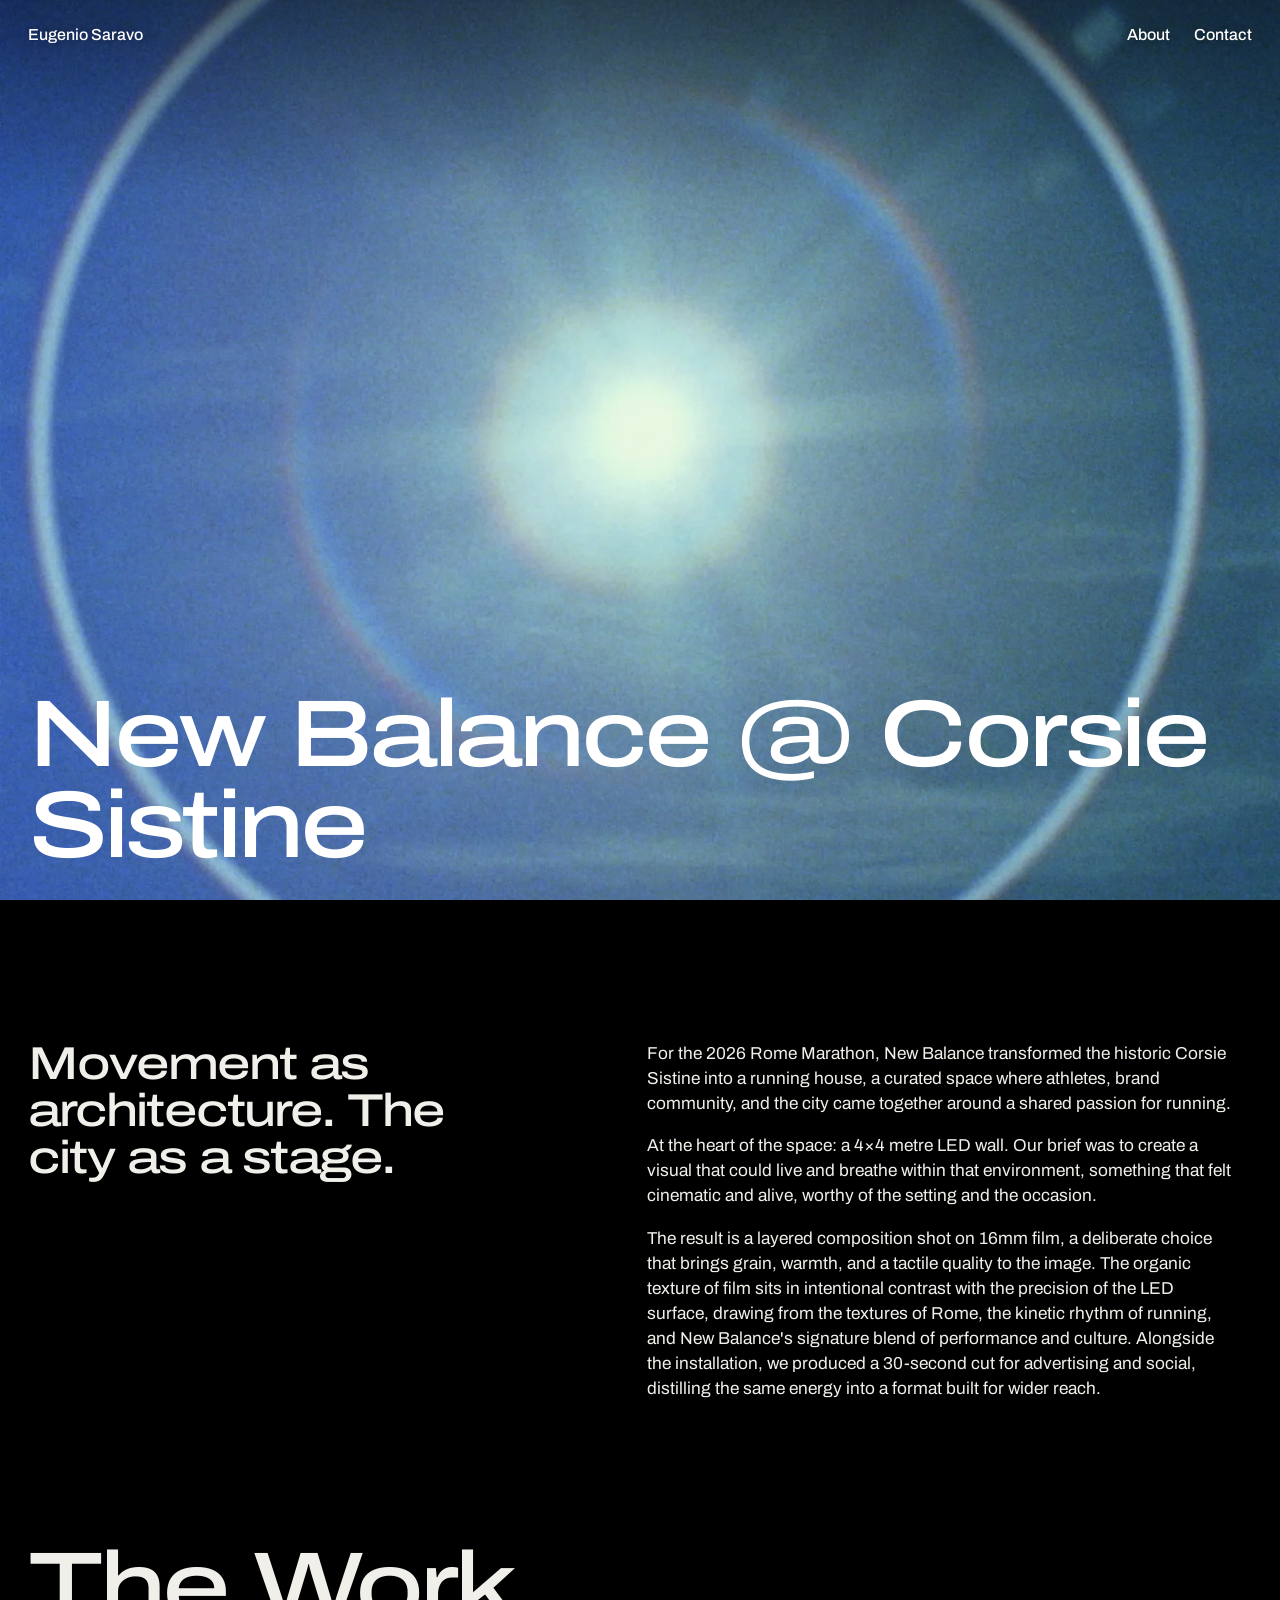
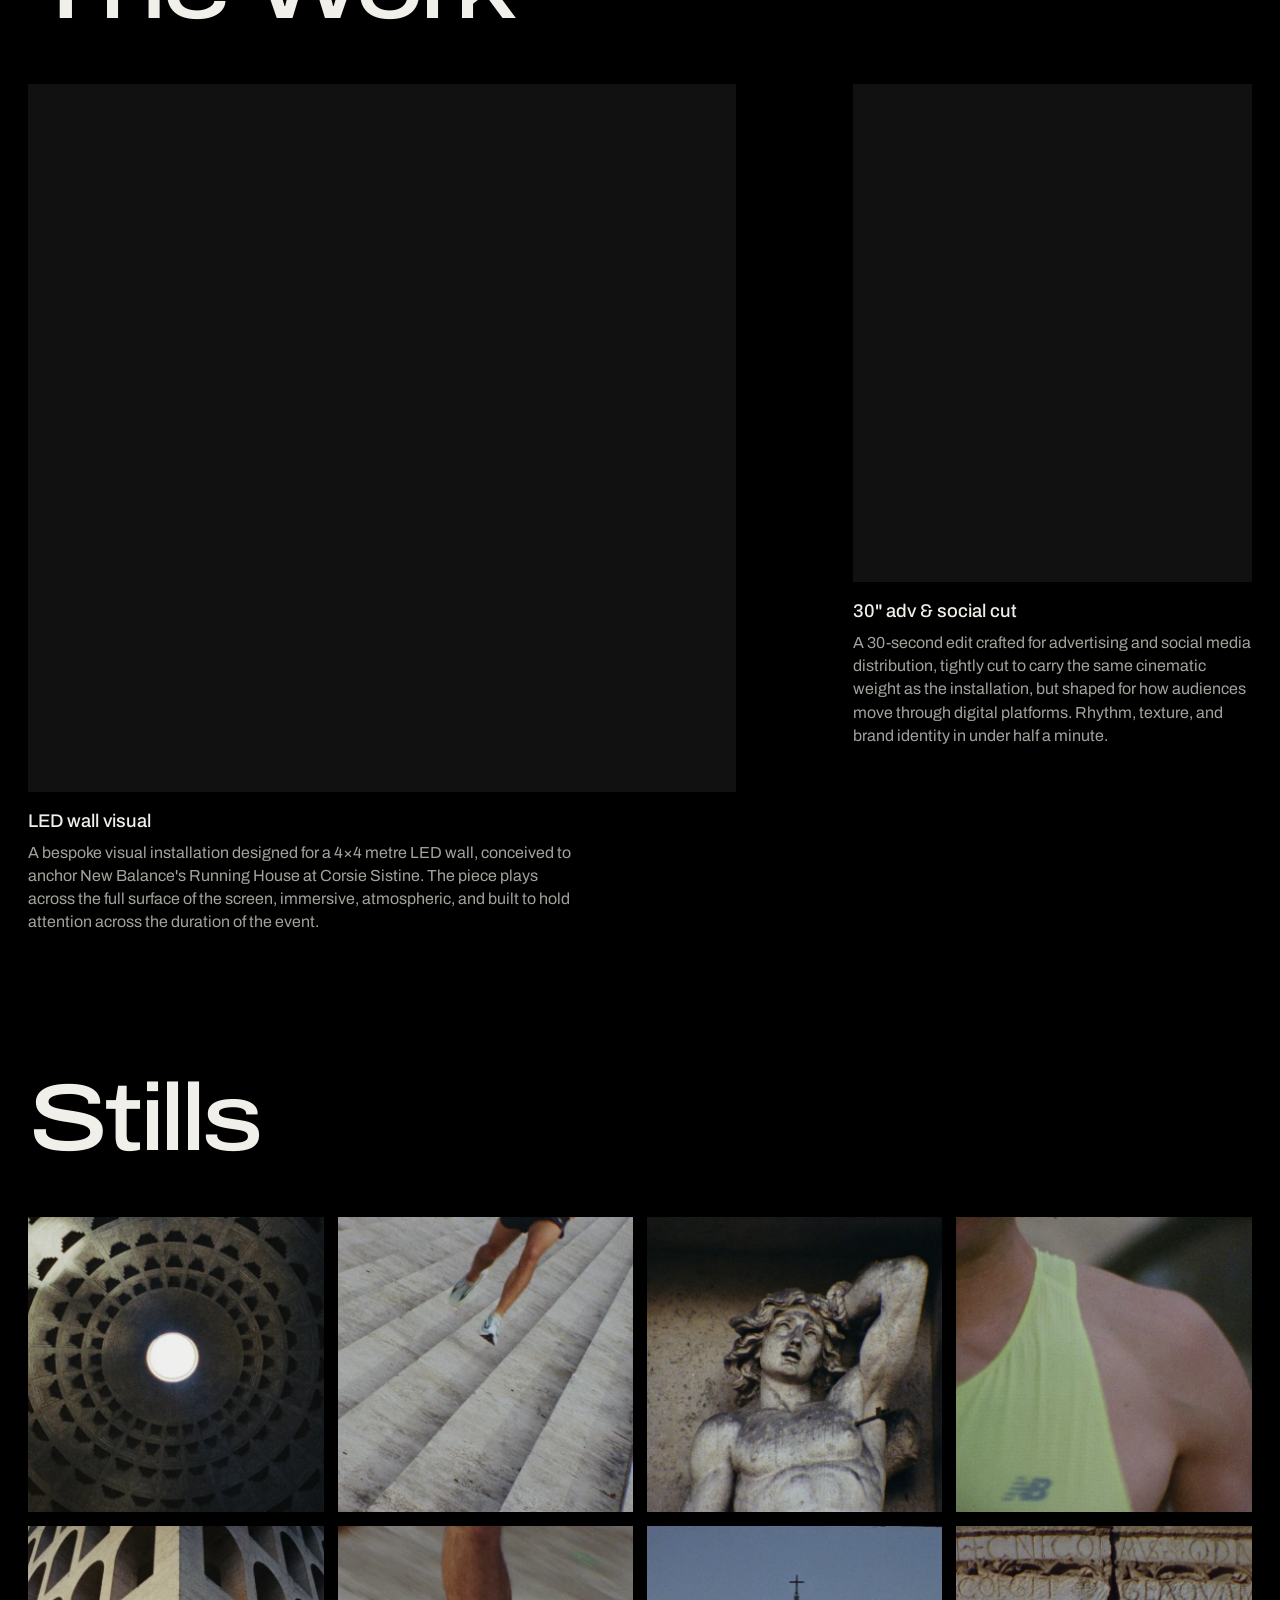
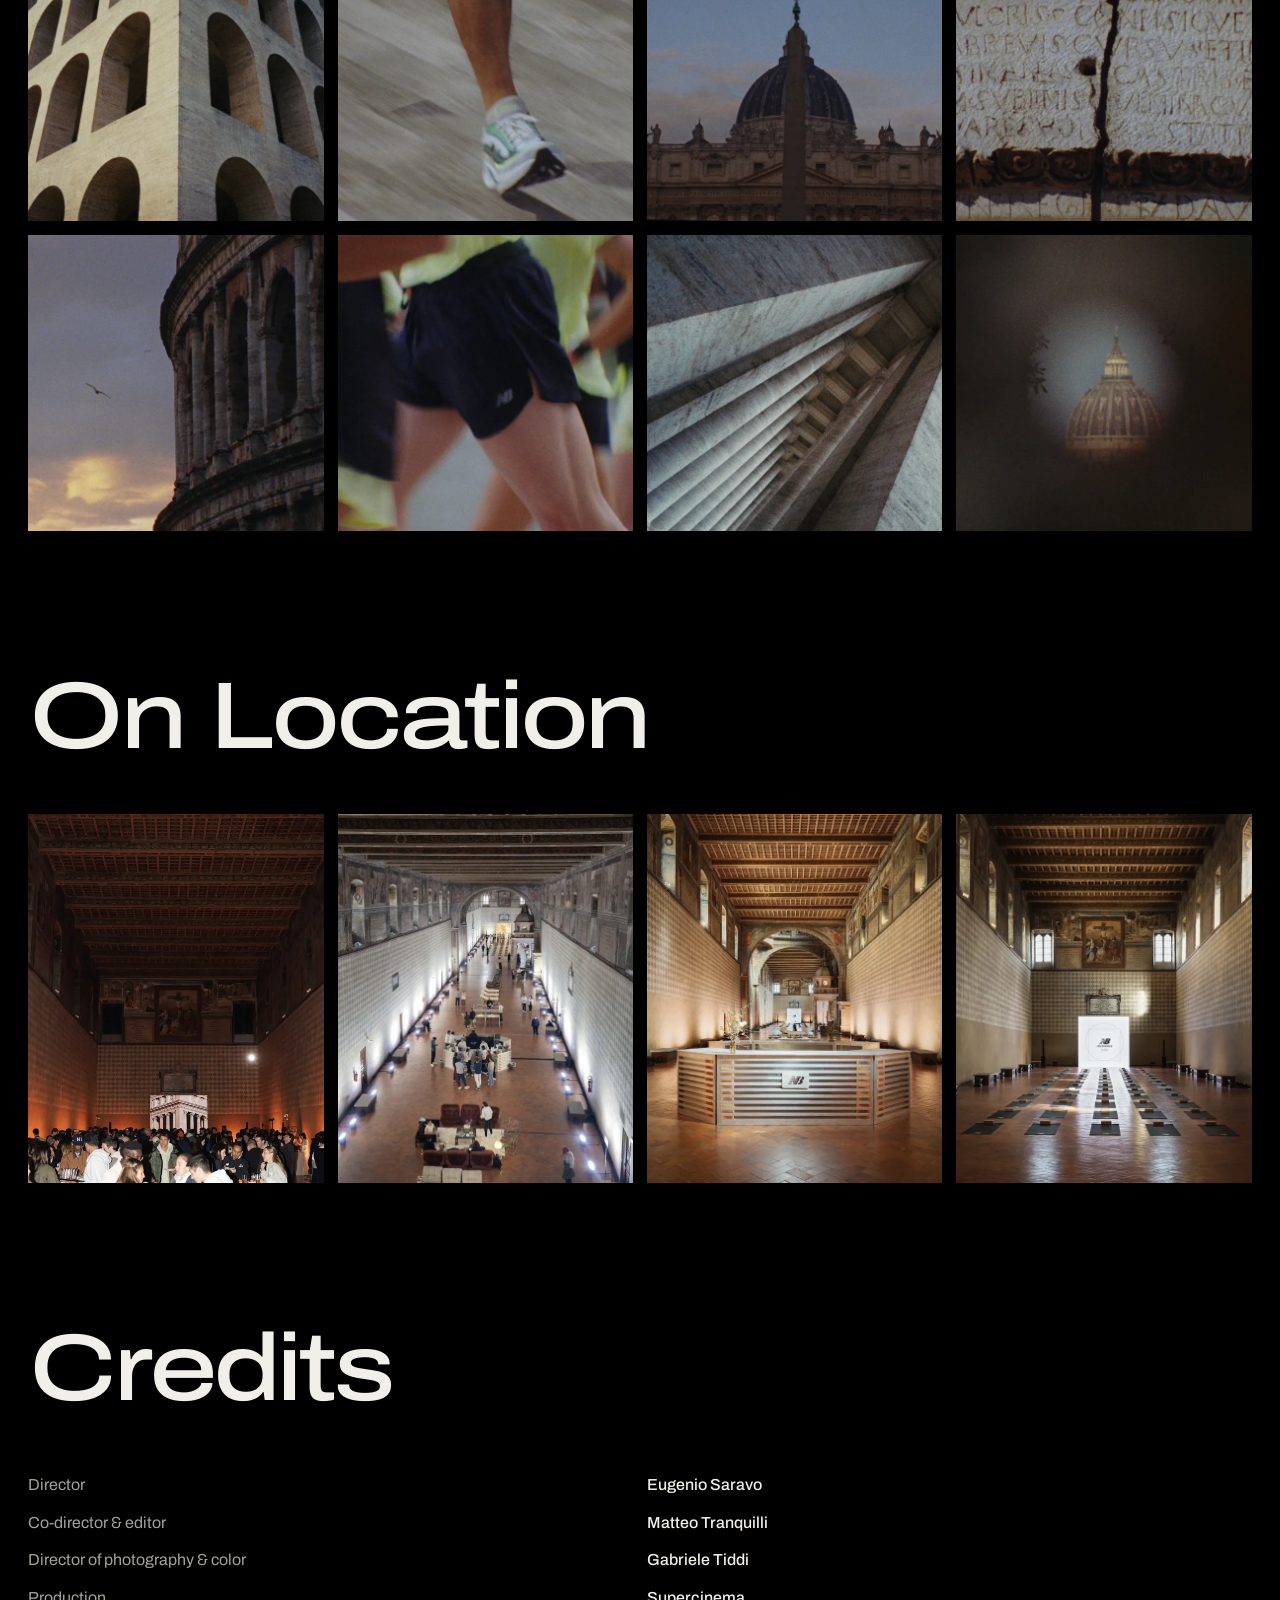
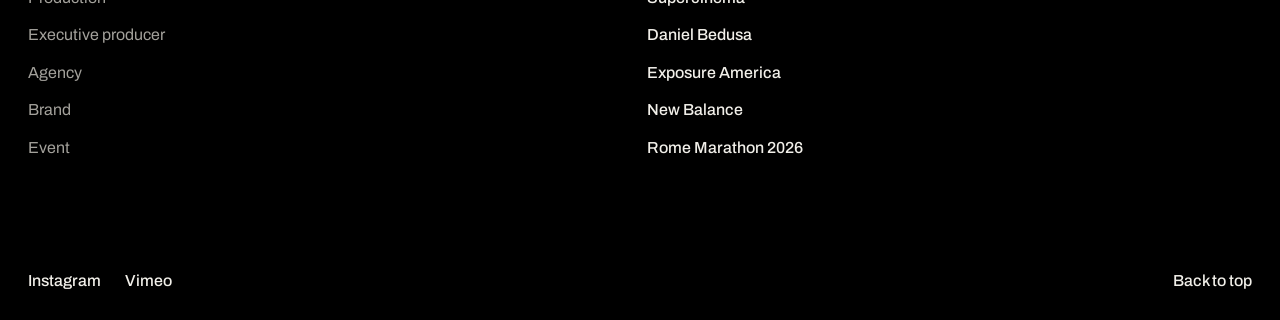
==== newbalancecorsiesistine/index.html @ d3d810f9 "Prima versione del nuovo sito Home con quattro lavori a tutto schermo e gli altri in riquadri quadra" ====
<!doctype html>
<html lang="en">
<head>
<meta charset="utf-8">
<meta name="viewport" content="width=device-width, initial-scale=1">
<title>New Balance @ Corsie Sistine, Eugenio Saravo</title>
<meta name="description" content="A 4×4 metre LED wall visual shot on 16mm film for New Balance’s Running House at Corsie Sistine, Rome Marathon 2026.">
<link rel="canonical" href="https://www.eugeniosaravo.com/newbalancecorsiesistine/">
<meta name="theme-color" content="#000000">
<meta property="og:site_name" content="Eugenio Saravo">
<meta property="og:type" content="website">
<meta property="og:title" content="New Balance @ Corsie Sistine, Eugenio Saravo">
<meta property="og:description" content="A 4×4 metre LED wall visual shot on 16mm film for New Balance’s Running House at Corsie Sistine, Rome Marathon 2026.">
<meta property="og:url" content="https://www.eugeniosaravo.com/newbalancecorsiesistine/">
<meta property="og:image" content="https://www.eugeniosaravo.com/assets/img/og.jpg">
<meta name="twitter:card" content="summary_large_image">
<link rel="icon" href="../assets/favicon.svg" type="image/svg+xml">
<link rel="preload" href="../assets/font/archivo-variable.woff2" as="font" type="font/woff2" crossorigin>
<link rel="stylesheet" href="../assets/site.css">
</head>
<body id="top">
<a class="skip" href="#content">Skip to content</a>
<header class="site-header">
  <a class="brand" href="../">Eugenio Saravo</a>
  <nav aria-label="Main">
    <a href="../#about">About</a>
    <a href="../#contact">Contact</a>
  </nav>
</header>
<div class="frame">
  <img src="../assets/img/nb-hero-1874.webp" srcset="../assets/img/nb-hero-1000.webp 1000w, ../assets/img/nb-hero-1874.webp 1874w" sizes="max(100vw, 100svh)" width="1874" height="1874" alt="Sun ring against a deep blue sky, shot on 16mm film" fetchpriority="high">
  <div class="caption"><h1 class="project-title display">New Balance @ Corsie Sistine</h1></div>
</div>
<main id="content">
  <section>
    <div class="project-intro">
      <h2 class="display">Movement as architecture. The city as a stage.</h2>
      <div>
        <p>For the 2026 Rome Marathon, New Balance transformed the historic Corsie Sistine into a running house, a curated space where athletes, brand community, and the city came together around a shared passion for running.</p>
        <p>At the heart of the space: a 4×4 metre LED wall. Our brief was to create a visual that could live and breathe within that environment, something that felt cinematic and alive, worthy of the setting and the occasion.</p>
        <p>The result is a layered composition shot on 16mm film, a deliberate choice that brings grain, warmth, and a tactile quality to the image. The organic texture of film sits in intentional contrast with the precision of the LED surface, drawing from the textures of Rome, the kinetic rhythm of running, and New Balance's signature blend of performance and culture. Alongside the installation, we produced a 30-second cut for advertising and social, distilling the same energy into a format built for wider reach.</p>
      </div>
    </div>
  </section>
  <section>
    <h2 class="section-title display">The Work</h2>
    <div class="films">
      <div class="film">
        <div class="film-player" style="aspect-ratio:1/1"><iframe src="https://player.vimeo.com/video/1176937626?dnt=1" title="LED wall visual" loading="lazy" allow="autoplay; fullscreen; picture-in-picture" allowfullscreen></iframe></div>
        <h3>LED wall visual</h3>
        <p>A bespoke visual installation designed for a 4×4 metre LED wall, conceived to anchor New Balance's Running House at Corsie Sistine. The piece plays across the full surface of the screen, immersive, atmospheric, and built to hold attention across the duration of the event.</p>
      </div>
      <div class="film">
        <div class="film-player" style="aspect-ratio:4/5"><iframe src="https://player.vimeo.com/video/1187992990?dnt=1" title="30 second advertising and social cut" loading="lazy" allow="autoplay; fullscreen; picture-in-picture" allowfullscreen></iframe></div>
        <h3>30" adv &amp; social cut</h3>
        <p>A 30-second edit crafted for advertising and social media distribution, tightly cut to carry the same cinematic weight as the installation, but shaped for how audiences move through digital platforms. Rhythm, texture, and brand identity in under half a minute.</p>
      </div>
    </div>
  </section>
  <section>
    <h2 class="section-title display">Stills</h2>
    <div class="stills">
      <img src="../assets/img/nb-1-1080.webp" srcset="../assets/img/nb-1-600.webp 600w, ../assets/img/nb-1-1080.webp 1080w" sizes="(max-width: 900px) 50vw, 25vw" width="1080" height="1080" alt="Pantheon dome and oculus" loading="lazy" decoding="async">
      <img src="../assets/img/nb-9-1080.webp" srcset="../assets/img/nb-9-600.webp 600w, ../assets/img/nb-9-1080.webp 1080w" sizes="(max-width: 900px) 50vw, 25vw" width="1080" height="1080" alt="Runner climbing stone steps" loading="lazy" decoding="async">
      <img src="../assets/img/nb-4-1080.webp" srcset="../assets/img/nb-4-600.webp 600w, ../assets/img/nb-4-1080.webp 1080w" sizes="(max-width: 900px) 50vw, 25vw" width="1080" height="1080" alt="Baroque statue" loading="lazy" decoding="async">
      <img src="../assets/img/nb-5-1080.webp" srcset="../assets/img/nb-5-600.webp 600w, ../assets/img/nb-5-1080.webp 1080w" sizes="(max-width: 900px) 50vw, 25vw" width="1080" height="1080" alt="Runner in a yellow New Balance singlet" loading="lazy" decoding="async">
      <img src="../assets/img/nb-10-1080.webp" srcset="../assets/img/nb-10-600.webp 600w, ../assets/img/nb-10-1080.webp 1080w" sizes="(max-width: 900px) 50vw, 25vw" width="1080" height="1080" alt="Arches of the Palazzo della Civiltà" loading="lazy" decoding="async">
      <img src="../assets/img/nb-17-1080.webp" srcset="../assets/img/nb-17-600.webp 600w, ../assets/img/nb-17-1080.webp 1080w" sizes="(max-width: 900px) 50vw, 25vw" width="1080" height="1080" alt="Running shoe in motion on stone" loading="lazy" decoding="async">
      <img src="../assets/img/nb-14-1080.webp" srcset="../assets/img/nb-14-600.webp 600w, ../assets/img/nb-14-1080.webp 1080w" sizes="(max-width: 900px) 50vw, 25vw" width="1080" height="1080" alt="St Peter’s dome at dusk" loading="lazy" decoding="async">
      <img src="../assets/img/nb-13-1080.webp" srcset="../assets/img/nb-13-600.webp 600w, ../assets/img/nb-13-1080.webp 1080w" sizes="(max-width: 900px) 50vw, 25vw" width="1080" height="1080" alt="Cracked Latin inscription" loading="lazy" decoding="async">
      <img src="../assets/img/nb-18-1080.webp" srcset="../assets/img/nb-18-600.webp 600w, ../assets/img/nb-18-1080.webp 1080w" sizes="(max-width: 900px) 50vw, 25vw" width="1080" height="1080" alt="Colosseum at sunset" loading="lazy" decoding="async">
      <img src="../assets/img/nb-12-1080.webp" srcset="../assets/img/nb-12-600.webp 600w, ../assets/img/nb-12-1080.webp 1080w" sizes="(max-width: 900px) 50vw, 25vw" width="1080" height="1080" alt="Runners in dark shorts" loading="lazy" decoding="async">
      <img src="../assets/img/nb-6-1080.webp" srcset="../assets/img/nb-6-600.webp 600w, ../assets/img/nb-6-1080.webp 1080w" sizes="(max-width: 900px) 50vw, 25vw" width="1080" height="1080" alt="Stone columns seen from below" loading="lazy" decoding="async">
      <img src="../assets/img/nb-20-1080.webp" srcset="../assets/img/nb-20-600.webp 600w, ../assets/img/nb-20-1080.webp 1080w" sizes="(max-width: 900px) 50vw, 25vw" width="1080" height="1080" alt="St Peter’s dome through a keyhole" loading="lazy" decoding="async">
    </div>
  </section>
  <section>
    <h2 class="section-title display">On Location</h2>
    <div class="stills stills--tall">
      <img src="../assets/img/nb-location-1-1178.webp" srcset="../assets/img/nb-location-1-600.webp 600w, ../assets/img/nb-location-1-1178.webp 1178w" sizes="(max-width: 900px) 50vw, 25vw" width="1178" height="1445" alt="Crowd at the LED wall in Corsie Sistine" loading="lazy" decoding="async">
      <img src="../assets/img/nb-location-2-1178.webp" srcset="../assets/img/nb-location-2-600.webp 600w, ../assets/img/nb-location-2-1178.webp 1178w" sizes="(max-width: 900px) 50vw, 25vw" width="1178" height="1460" alt="The running house seen from above along the hall" loading="lazy" decoding="async">
      <img src="../assets/img/nb-location-3-1178.webp" srcset="../assets/img/nb-location-3-600.webp 600w, ../assets/img/nb-location-3-1178.webp 1178w" sizes="(max-width: 900px) 50vw, 25vw" width="1178" height="1468" alt="New Balance reception under the frescoed hall" loading="lazy" decoding="async">
      <img src="../assets/img/nb-location-4-1178.webp" srcset="../assets/img/nb-location-4-600.webp 600w, ../assets/img/nb-location-4-1178.webp 1178w" sizes="(max-width: 900px) 50vw, 25vw" width="1178" height="1476" alt="The LED wall at the end of the hall" loading="lazy" decoding="async">
    </div>
  </section>
  <section>
    <h2 class="section-title display">Credits</h2>
    <dl class="credits">
      <div><dt>Director</dt><dd>Eugenio Saravo</dd></div>
      <div><dt>Co-director &amp; editor</dt><dd>Matteo Tranquilli</dd></div>
      <div><dt>Director of photography &amp; color</dt><dd>Gabriele Tiddi</dd></div>
      <div><dt>Production</dt><dd>Supercinema</dd></div>
      <div><dt>Executive producer</dt><dd>Daniel Bedusa</dd></div>
      <div><dt>Agency</dt><dd>Exposure America</dd></div>
      <div><dt>Brand</dt><dd>New Balance</dd></div>
      <div><dt>Event</dt><dd>Rome Marathon 2026</dd></div>
    </dl>
  </section>
</main>
<footer class="site-footer">
  <div>
    <a href="https://www.instagram.com/eugeniosaravo" rel="noopener">Instagram</a>
    <a href="https://vimeo.com/eugenio" rel="noopener">Vimeo</a>
  </div>
  <a href="#top">Back to top</a>
</footer>
</body>
</html>
---- assets/site.css ----
@font-face {
  font-family: "Archivo";
  src: url("font/archivo-variable.woff2") format("woff2");
  font-weight: 100 900;
  font-stretch: 62% 125%;
  font-display: swap;
}

:root {
  --bg: #000;
  --fg: #f1efe9;
  --dim: #a3a19b;
  --margin: clamp(16px, 2.2vw, 32px);
  --gap: clamp(8px, 1.1vw, 16px);
}

*, *::before, *::after { box-sizing: border-box; }

html { background: var(--bg); scroll-behavior: smooth; -webkit-text-size-adjust: 100%; }

body {
  margin: 0;
  background: var(--bg);
  color: var(--fg);
  font: 400 1rem/1.45 "Archivo", Helvetica, Arial, sans-serif;
  -webkit-font-smoothing: antialiased;
}

img, iframe { display: block; max-width: 100%; }
[hidden] { display: none !important; }
a { color: inherit; text-decoration: none; }
h1, h2, h3, p { margin: 0; font-weight: inherit; }

:focus-visible { outline: 2px solid var(--fg); outline-offset: 3px; }

.display {
  font-stretch: 125%;
  font-weight: 500;
  letter-spacing: -.045em;
  line-height: .96;
}

.skip {
  position: fixed; top: 8px; left: 8px; z-index: 30;
  padding: .5rem .75rem; background: var(--fg); color: var(--bg);
  transform: translateY(-200%);
}
.skip:focus { transform: none; }

/* Header: inverts over whatever frame is behind it */
.site-header {
  position: fixed; inset: 0 0 auto 0; z-index: 20;
  display: flex; justify-content: space-between; align-items: baseline;
  padding: calc(var(--margin) * .8) var(--margin);
  color: #fff;
  text-shadow: 0 0 14px rgba(0, 0, 0, .55);
  font-weight: 500;
}
.site-header nav { display: flex; gap: 1.5rem; }
.site-header a:hover { text-decoration: underline; text-underline-offset: .2em; }
.brand { transition: opacity .2s linear; }
.at-top .brand { opacity: 0; pointer-events: none; }

/* Opening and full-screen works: each frame slides over the one before */
.frame {
  position: sticky; top: 0;
  display: block;
  height: 100vh; height: 100svh;
  overflow: hidden;
  background: #000;
}
.frame img {
  position: absolute; inset: 0;
  width: 100%; height: 100%;
  object-fit: cover;
}
.frame .cut { z-index: 1; }

.opening h1 {
  position: absolute; z-index: 2;
  left: var(--margin); right: var(--margin); bottom: calc(var(--margin) * .6);
  color: #fff;
  font-size: calc((100vw - 2 * var(--margin)) / 8.5);
  white-space: nowrap;
}
.frame::before {
  content: ""; position: absolute; z-index: 1; inset: 0 0 auto 0; height: 22%;
  background: linear-gradient(to bottom, rgba(0,0,0,.4), rgba(0,0,0,0));
  pointer-events: none;
}
.opening::after, .work-frame::after {
  content: ""; position: absolute; z-index: 1; inset: auto 0 0 0; height: 45%;
  background: linear-gradient(to top, rgba(0,0,0,.62), rgba(0,0,0,0));
  pointer-events: none;
}
.js .final { visibility: hidden; }
.ready .final { visibility: visible; }

.caption {
  position: absolute; z-index: 2;
  left: var(--margin); right: var(--margin); bottom: var(--margin);
  display: flex; justify-content: space-between; align-items: flex-end; gap: 2rem;
  color: #fff;
}
.caption h2 { font-size: clamp(2.1rem, 5.6vw, 6.25rem); max-width: 16em; }
.caption p { margin-top: .75rem; font-weight: 500; }
.caption .go {
  flex: none;
  font-weight: 500;
  text-decoration: underline; text-underline-offset: .25em;
}
.work-frame:focus-visible { outline-offset: -6px; }

/* Square works */
main > section, .page-section { position: relative; background: var(--bg); padding: clamp(5rem, 11vw, 10rem) var(--margin) 0; }

.section-title { font-size: clamp(2.4rem, 7.4vw, 8rem); margin-bottom: clamp(1.75rem, 4vw, 3.5rem); }

.grid {
  display: grid;
  grid-template-columns: repeat(3, minmax(0, 1fr));
  gap: clamp(2rem, 3.4vw, 3.5rem) var(--gap);
}
.grid--four { grid-template-columns: repeat(4, minmax(0, 1fr)); }
.grid > .section-title { grid-column: span 2; margin: 0; }

.square img { width: 100%; height: auto; aspect-ratio: 1; object-fit: cover; }
.square h3 { margin-top: .7rem; font-weight: 500; line-height: 1.25; }
.square p { color: var(--dim); }
.square:hover h3 { text-decoration: underline; text-underline-offset: .2em; }

/* About */
.about-grid {
  display: grid; grid-template-columns: repeat(12, minmax(0, 1fr));
  gap: 2rem var(--gap); align-items: end;
}
.about-grid img { grid-column: 1 / span 5; width: 100%; height: auto; }
.about-text { grid-column: 7 / -1; font-size: clamp(1.2rem, 2vw, 1.9rem); line-height: 1.28; letter-spacing: -.012em; }
.about-text p + p { margin-top: .9em; }

/* Contact and footer */
.email {
  display: block;
  font-size: calc((100vw - 2 * var(--margin)) / 14.25);
  white-space: nowrap;
}
.email:hover { text-decoration: underline; text-decoration-thickness: .04em; text-underline-offset: .12em; }

.site-footer {
  position: relative; background: var(--bg);
  display: flex; justify-content: space-between; gap: 1.5rem;
  padding: clamp(4rem, 8vw, 7rem) var(--margin) var(--margin);
  font-weight: 500;
}
.site-footer div { display: flex; gap: 1.5rem; }
.site-footer a:hover { text-decoration: underline; text-underline-offset: .2em; }

/* Project page */
.project-title { font-size: clamp(2.5rem, 7.4vw, 8rem); }
.project-intro {
  display: grid; grid-template-columns: repeat(12, minmax(0, 1fr)); gap: 2rem var(--gap);
}
.project-intro h2 { grid-column: 1 / span 5; font-size: clamp(1.9rem, 3.6vw, 3.75rem); line-height: 1.02; }
.project-intro div { grid-column: 7 / -1; font-size: clamp(1.05rem, 1.35vw, 1.3rem); max-width: 34em; }
.project-intro p + p { margin-top: 1em; }

.films { display: grid; grid-template-columns: repeat(12, minmax(0, 1fr)); gap: 3rem var(--gap); align-items: start; }
.film:nth-child(1) { grid-column: 1 / span 7; }
.film:nth-child(2) { grid-column: 9 / -1; }
.film-player { position: relative; background: #111; }
.film-player iframe { position: absolute; inset: 0; width: 100%; height: 100%; border: 0; }
.film h3 { margin-top: 1rem; font-weight: 500; font-size: 1.15rem; }
.film p { margin-top: .4rem; color: var(--dim); max-width: 34em; }

.stills { display: grid; grid-template-columns: repeat(4, minmax(0, 1fr)); gap: var(--gap); }
.stills img { width: 100%; height: auto; }
.stills--tall img { aspect-ratio: 4 / 5; object-fit: cover; }

.credits { display: grid; grid-template-columns: repeat(12, minmax(0, 1fr)); gap: 0 var(--gap); margin: 0; }
.credits div { grid-column: 1 / -1; display: grid; grid-template-columns: subgrid; padding: .45rem 0; }
.credits dt { grid-column: 1 / span 5; color: var(--dim); }
.credits dd { grid-column: 7 / -1; margin: 0; font-weight: 500; }

@media (max-width: 900px) {
  .grid { grid-template-columns: repeat(2, minmax(0, 1fr)); }
  .grid--four { grid-template-columns: repeat(2, minmax(0, 1fr)); }
  .about-grid img { grid-column: 1 / span 9; }
  .about-text { grid-column: 1 / -1; }
  .project-intro h2, .project-intro div { grid-column: 1 / -1; }
  .film:nth-child(1) { grid-column: 1 / -1; }
  .film:nth-child(2) { grid-column: 1 / span 9; }
  .stills { grid-template-columns: repeat(2, minmax(0, 1fr)); }
  .credits dt { grid-column: 1 / span 6; }
  .credits dd { grid-column: 7 / -1; }
}

@media (max-aspect-ratio: 1/1) {
  .opening h1 { font-size: 19.5vw; white-space: normal; }
  .final { object-position: 30% 50%; }
  .caption { display: block; }
  .caption .go { display: inline-block; margin-top: 1rem; }
}

@media (prefers-reduced-motion: reduce) {
  html { scroll-behavior: auto; }
  .brand { transition: none; }
}
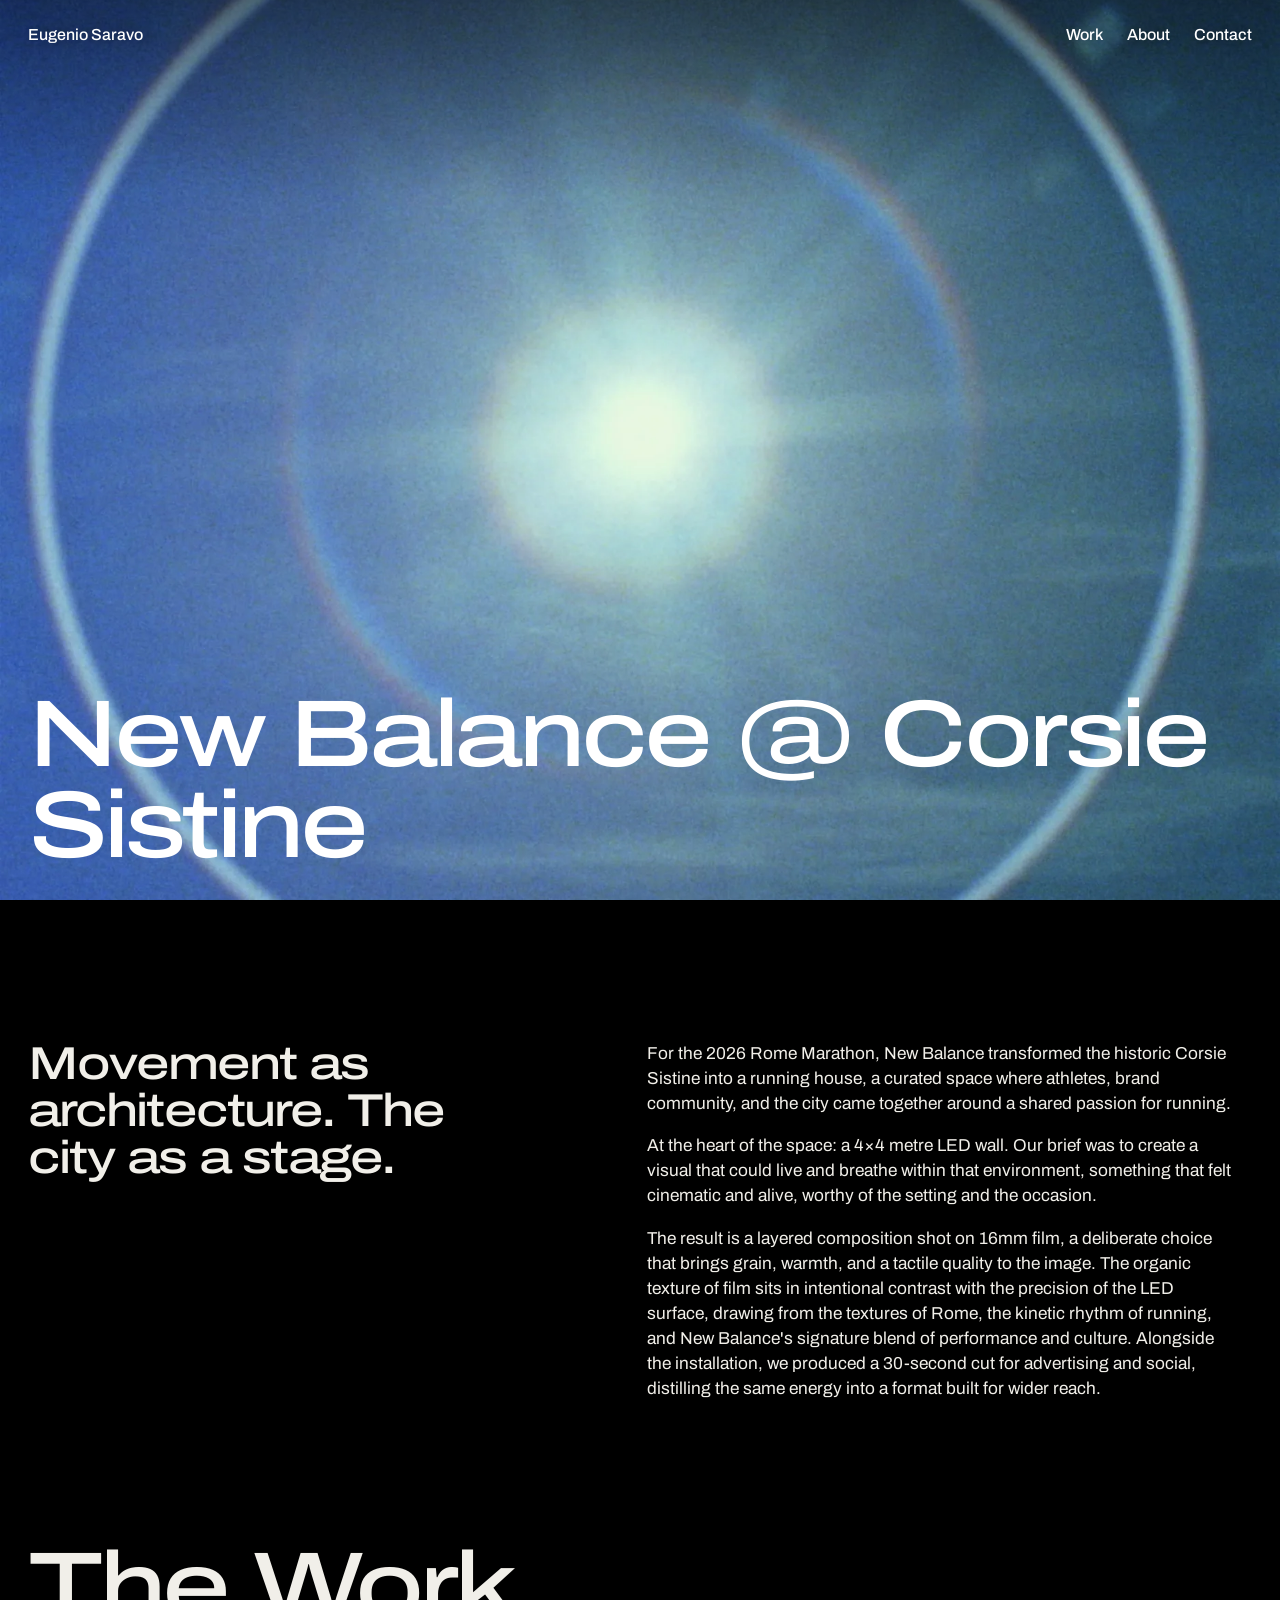
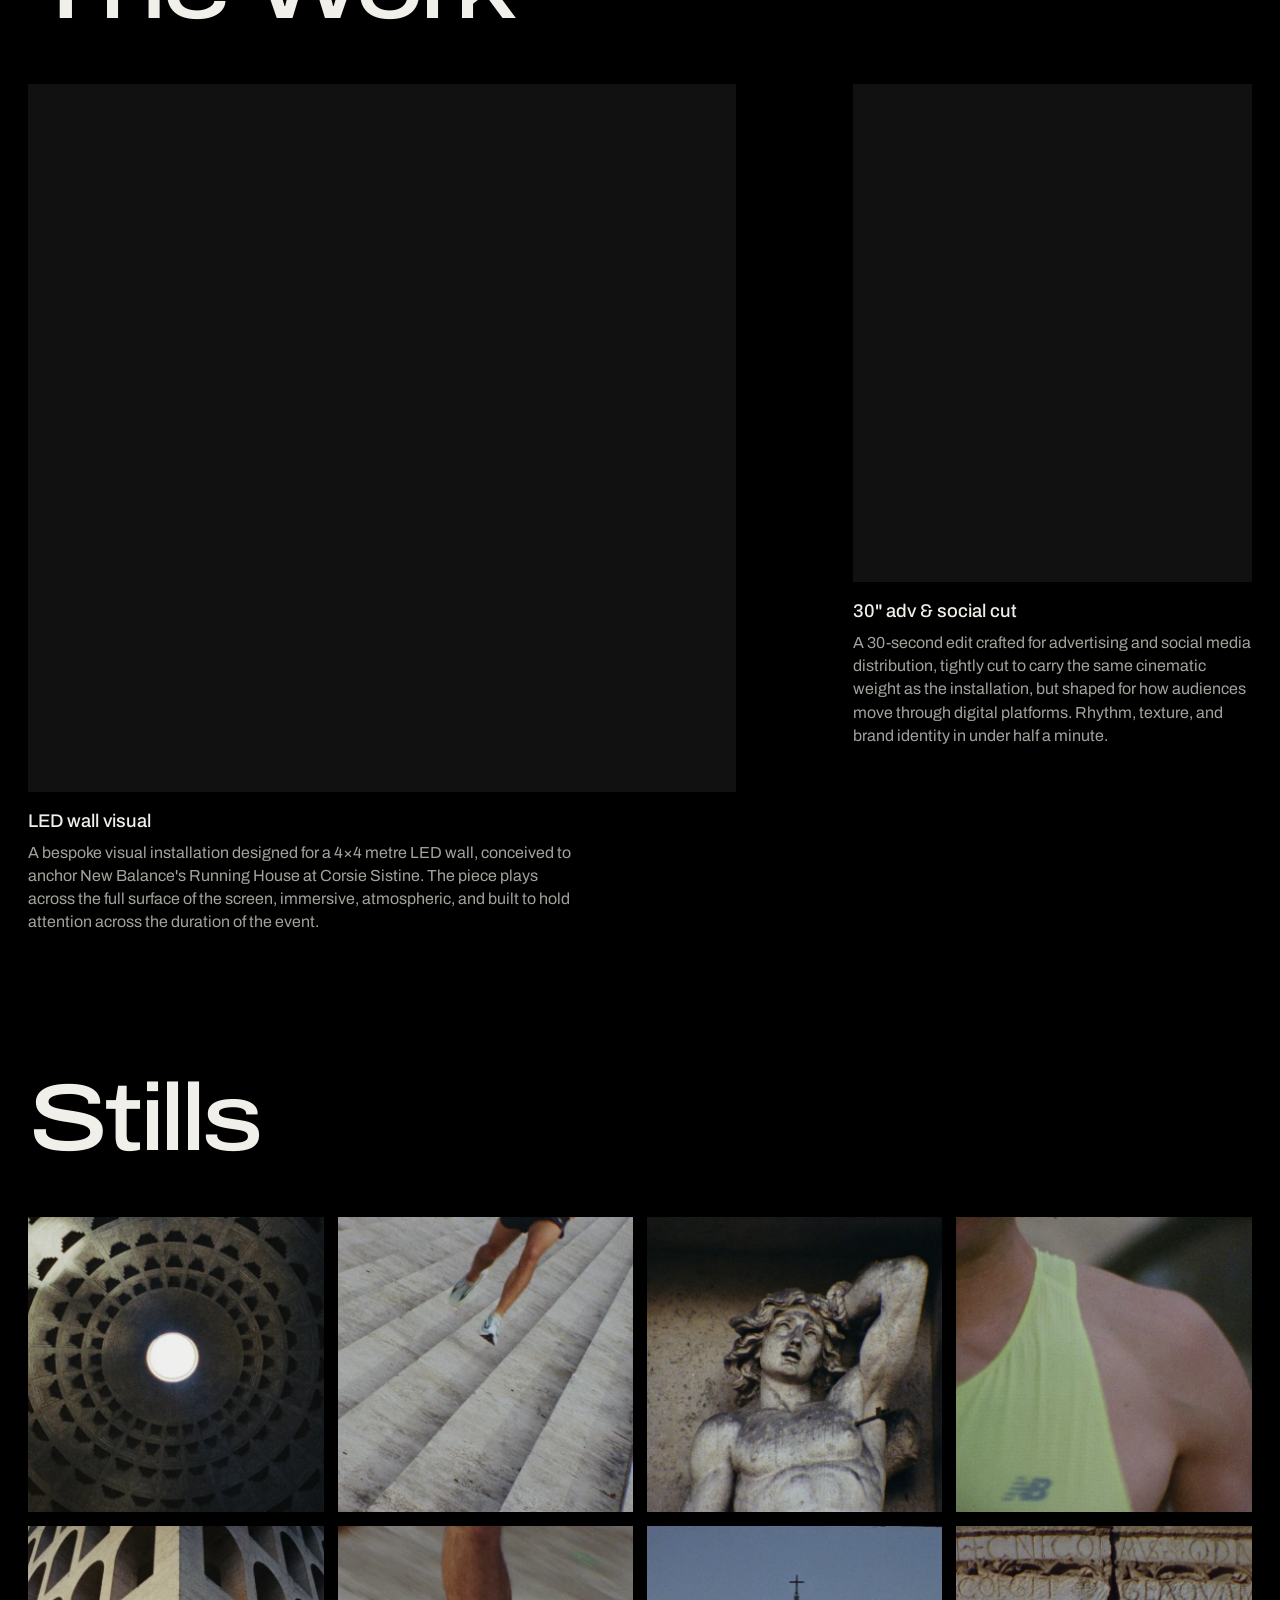
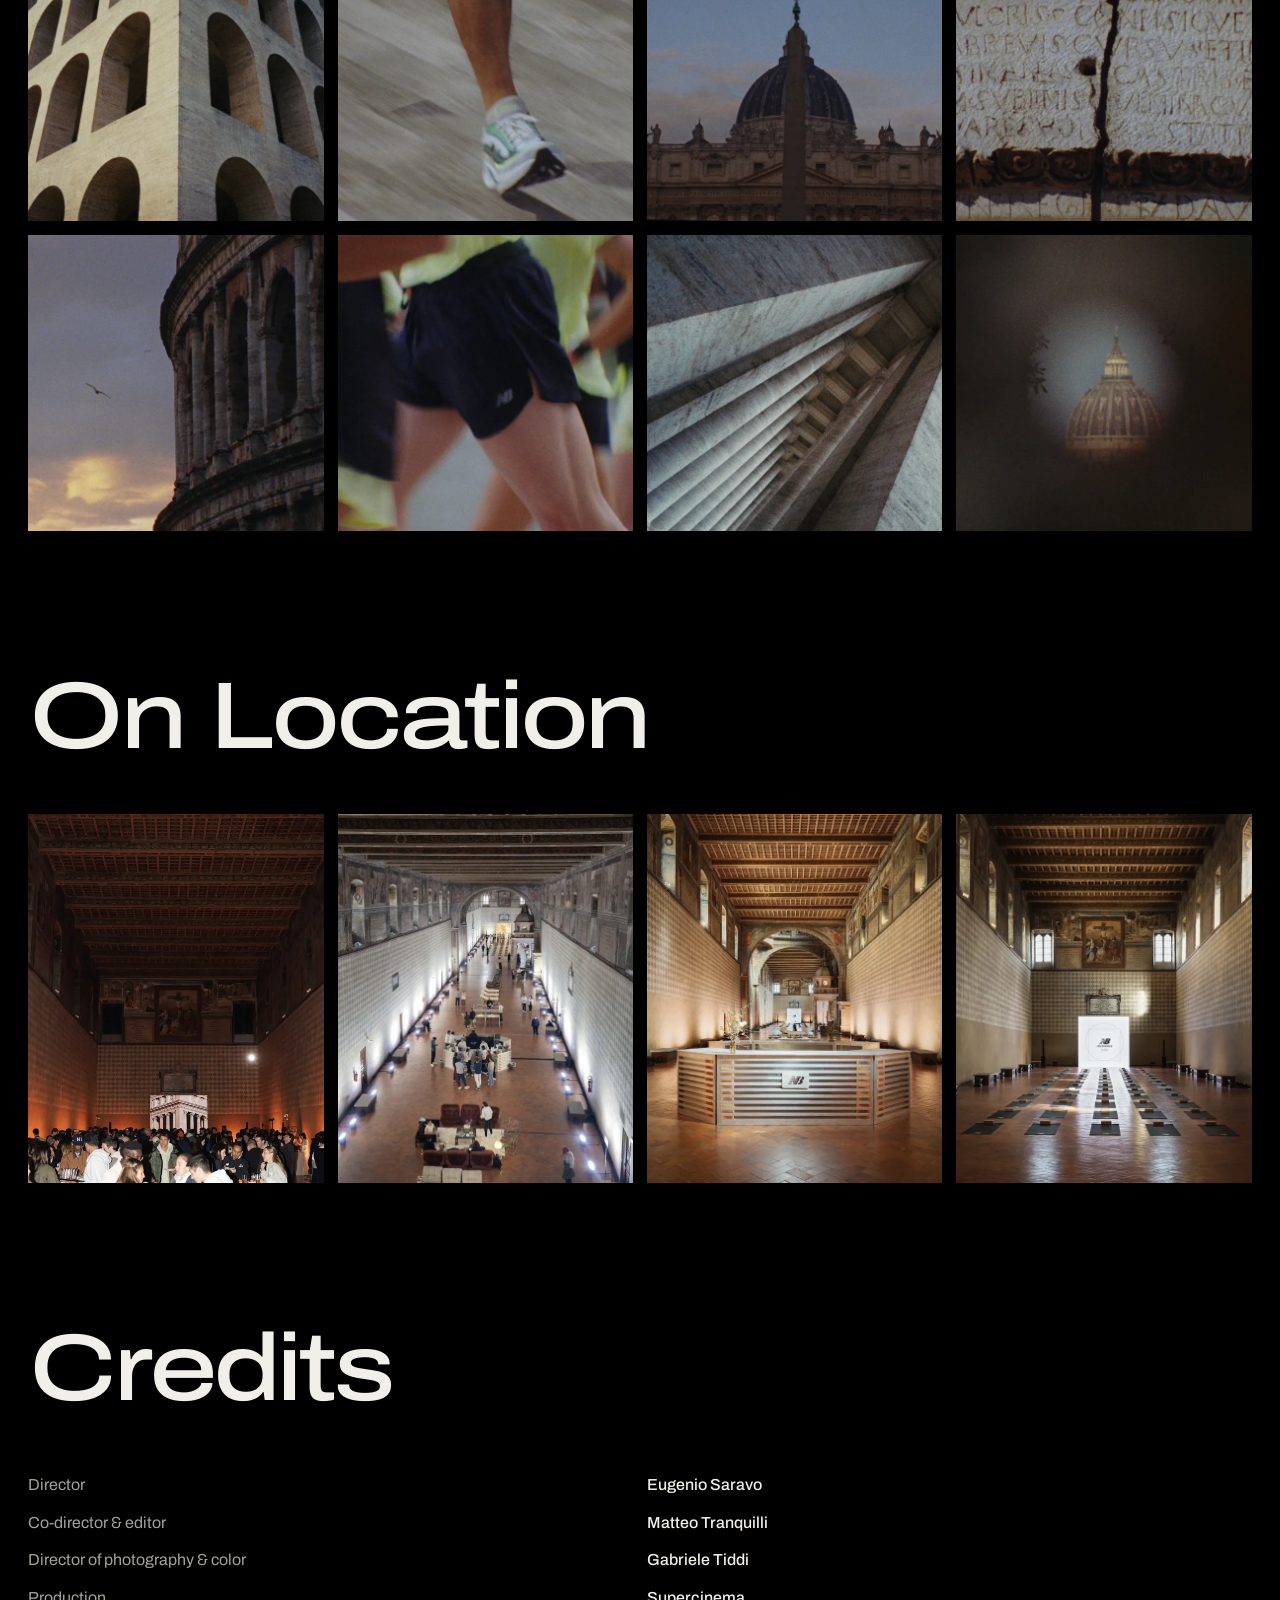
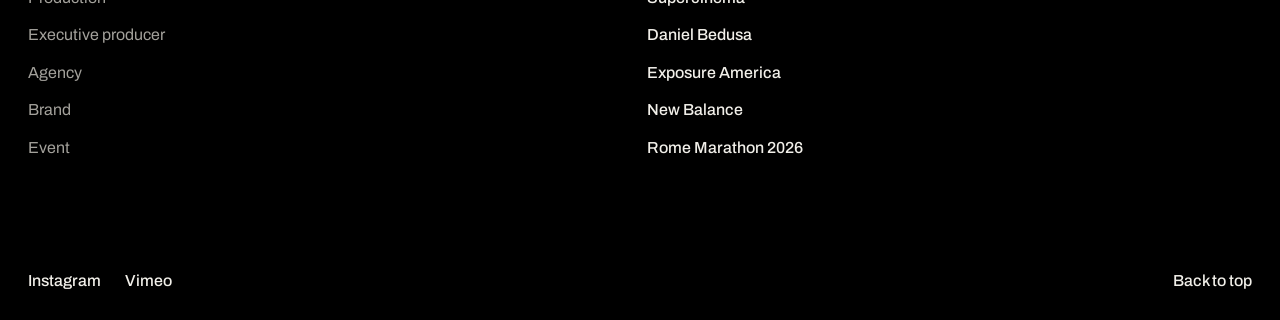
==== commit ca104036: "Evita che i testi si sovrappongano alla barra in alto Co-Authored-By: Claude Opus 5.5 <noreply@anthr" ====
--- a/newbalancecorsiesistine/index.html
+++ b/newbalancecorsiesistine/index.html
@@ -23,6 +23,7 @@
 <header class="site-header">
   <a class="brand" href="../">Eugenio Saravo</a>
   <nav aria-label="Main">
+    <a href="../#work">Work</a>
     <a href="../#about">About</a>
     <a href="../#contact">Contact</a>
   </nav>
@@ -31,7 +32,7 @@
   <img src="../assets/img/nb-hero-1874.webp" srcset="../assets/img/nb-hero-1000.webp 1000w, ../assets/img/nb-hero-1874.webp 1874w" sizes="max(100vw, 100svh)" width="1874" height="1874" alt="Sun ring against a deep blue sky, shot on 16mm film" fetchpriority="high">
   <div class="caption"><h1 class="project-title display">New Balance @ Corsie Sistine</h1></div>
 </div>
-<main id="content">
+<main id="content" data-header-from="before">
   <section>
     <div class="project-intro">
       <h2 class="display">Movement as architecture. The city as a stage.</h2>
@@ -104,5 +105,6 @@
   </div>
   <a href="#top">Back to top</a>
 </footer>
+<script src="../assets/site.js" defer></script>
 </body>
 </html>
--- a/assets/site.css
+++ b/assets/site.css
@@ -56,6 +56,7 @@
   text-shadow: 0 0 14px rgba(0, 0, 0, .55);
   font-weight: 500;
 }
+.header-solid .site-header { background: #000; text-shadow: none; }
 .site-header nav { display: flex; gap: 1.5rem; }
 .site-header a:hover { text-decoration: underline; text-underline-offset: .2em; }
 .brand { transition: opacity .2s linear; }
@@ -69,7 +70,7 @@
   overflow: hidden;
   background: #000;
 }
-.frame img {
+.frame img, .slide img {
   position: absolute; inset: 0;
   width: 100%; height: 100%;
   object-fit: cover;
@@ -83,7 +84,7 @@
   font-size: calc((100vw - 2 * var(--margin)) / 8.5);
   white-space: nowrap;
 }
-.frame::before {
+.frame::before, .slide::before {
   content: ""; position: absolute; z-index: 1; inset: 0 0 auto 0; height: 22%;
   background: linear-gradient(to bottom, rgba(0,0,0,.4), rgba(0,0,0,0));
   pointer-events: none;
@@ -106,10 +107,49 @@
 .caption p { margin-top: .75rem; font-weight: 500; }
 .caption .go {
   flex: none;
-  font-weight: 500;
-  text-decoration: underline; text-underline-offset: .25em;
-}
+  display: inline-flex; align-items: center; gap: .55em;
+  padding: .6em 1em;
+  background: #fff; color: #000;
+  font-size: clamp(1.15rem, 1.9vw, 1.75rem); font-weight: 600; line-height: 1;
+}
+.slide:hover .go { background: var(--fg); }
+.tri { width: .72em; height: .86em; fill: currentColor; flex: none; }
 .work-frame:focus-visible { outline-offset: -6px; }
+
+/* Main works: one full-screen stage, moved sideways */
+.work-anchor { height: 0; }
+.stage { position: sticky; top: 0; height: 100vh; height: 100svh; background: #000; }
+.stage-track {
+  display: flex; height: 100%;
+  overflow-x: auto; overflow-y: hidden;
+  scroll-snap-type: x mandatory;
+  overscroll-behavior-x: contain;
+  scrollbar-width: none;
+}
+.stage-track::-webkit-scrollbar { display: none; }
+.slide {
+  position: relative; display: block; flex: 0 0 100%;
+  overflow: hidden; background: #000;
+  scroll-snap-align: start; scroll-snap-stop: always;
+}
+.slide .caption { bottom: calc(var(--margin) + 4rem); }
+.slide:focus-visible { outline-offset: -6px; }
+
+.stage-tabs {
+  position: absolute; z-index: 3;
+  left: var(--margin); right: var(--margin); bottom: calc(var(--margin) * .6);
+  display: grid; grid-template-columns: repeat(4, minmax(0, 1fr)); gap: var(--gap);
+}
+.stage-tabs button {
+  appearance: none; background: none; border: 0;
+  border-top: 2px solid rgba(255, 255, 255, .4);
+  padding: .7rem 0 .5rem;
+  color: rgba(255, 255, 255, .78);
+  font: inherit; font-weight: 500; text-align: left;
+  text-shadow: 0 0 14px rgba(0, 0, 0, .6);
+  cursor: pointer;
+}
+.stage-tabs button:hover, .stage-tabs button[aria-current="true"] { color: #fff; border-top-color: #fff; }
 
 /* Square works */
 main > section, .page-section { position: relative; background: var(--bg); padding: clamp(5rem, 11vw, 10rem) var(--margin) 0; }
@@ -124,10 +164,53 @@
 .grid--four { grid-template-columns: repeat(4, minmax(0, 1fr)); }
 .grid > .section-title { grid-column: span 2; margin: 0; }
 
+.thumb { position: relative; display: block; }
 .square img { width: 100%; height: auto; aspect-ratio: 1; object-fit: cover; }
-.square h3 { margin-top: .7rem; font-weight: 500; line-height: 1.25; }
+.thumb-word {
+  position: absolute; inset: 0; display: grid; place-items: center;
+  color: #fff; font-size: clamp(2rem, 4.4vw, 4.5rem);
+  opacity: 0;
+}
+.square-text {
+  display: flex; justify-content: space-between; align-items: baseline; gap: 1rem;
+  margin-top: .7rem;
+}
+.square-text h3 { min-width: 0; margin: 0; }
+.action { flex: none; font-weight: 500; text-decoration: underline; text-underline-offset: .2em; }
+@media (hover: hover) {
+  .square img { transition: filter .15s linear; }
+  .thumb-word { transition: opacity .15s linear; }
+  .square:hover img, .square:focus-visible img { filter: brightness(.5); }
+  .square:hover .thumb-word, .square:focus-visible .thumb-word { opacity: 1; }
+}
+.square h3 { font-weight: 500; line-height: 1.25; }
 .square p { color: var(--dim); }
 .square:hover h3 { text-decoration: underline; text-underline-offset: .2em; }
+
+/* Video player */
+html:has(.player[open]) { overflow: hidden; }
+.player {
+  position: fixed; inset: 0;
+  width: 100%; height: 100%; max-width: none; max-height: none;
+  margin: 0; border: 0; padding: var(--margin);
+  background: #000; color: var(--fg);
+}
+.player[open] { display: grid; grid-template-rows: auto minmax(0, 1fr) auto; gap: 1rem; }
+.player::backdrop { background: #000; }
+.player-bar { display: flex; justify-content: space-between; align-items: center; gap: 1.5rem; }
+.player-bar form { margin: 0; }
+.player-title { font-stretch: 125%; font-weight: 500; letter-spacing: -.02em; font-size: clamp(1.1rem, 1.9vw, 1.75rem); line-height: 1.1; }
+.player-close {
+  appearance: none; border: 0; padding: .6em 1em;
+  background: #fff; color: #000;
+  font: inherit; font-weight: 600; cursor: pointer;
+}
+.player-stage { display: grid; place-items: center; min-height: 0; }
+.player-stage iframe { display: block; border: 0; background: #111; }
+.player-stage .wide { width: min(100%, calc((100svh - 10rem) * 16 / 9)); aspect-ratio: 16 / 9; }
+.player-stage .tall { width: min(100%, 440px); height: 100%; background: #fff; }
+.player-out { justify-self: start; color: var(--dim); text-decoration: underline; text-underline-offset: .2em; }
+.player-out:hover { color: var(--fg); }
 
 /* About */
 .about-grid {
@@ -180,6 +263,16 @@
 .credits div { grid-column: 1 / -1; display: grid; grid-template-columns: subgrid; padding: .45rem 0; }
 .credits dt { grid-column: 1 / span 5; color: var(--dim); }
 .credits dd { grid-column: 7 / -1; margin: 0; font-weight: 500; }
+
+/* When the full titles no longer fit, the tabs become plain markers: the title is already on the frame */
+@media (max-width: 1100px) {
+  .stage-tabs button { height: 2.75rem; padding: 0; }
+  .stage-tabs button span {
+    position: absolute; width: 1px; height: 1px; overflow: hidden;
+    clip-path: inset(50%); white-space: nowrap;
+  }
+  .slide .caption { bottom: calc(var(--margin) + 2.75rem); }
+}
 
 @media (max-width: 900px) {
   .grid { grid-template-columns: repeat(2, minmax(0, 1fr)); }
@@ -198,10 +291,11 @@
   .opening h1 { font-size: 19.5vw; white-space: normal; }
   .final { object-position: 30% 50%; }
   .caption { display: block; }
-  .caption .go { display: inline-block; margin-top: 1rem; }
+  .caption .go { margin-top: 1rem; }
 }
 
 @media (prefers-reduced-motion: reduce) {
   html { scroll-behavior: auto; }
+  .square img, .thumb-word { transition: none; }
   .brand { transition: none; }
 }
